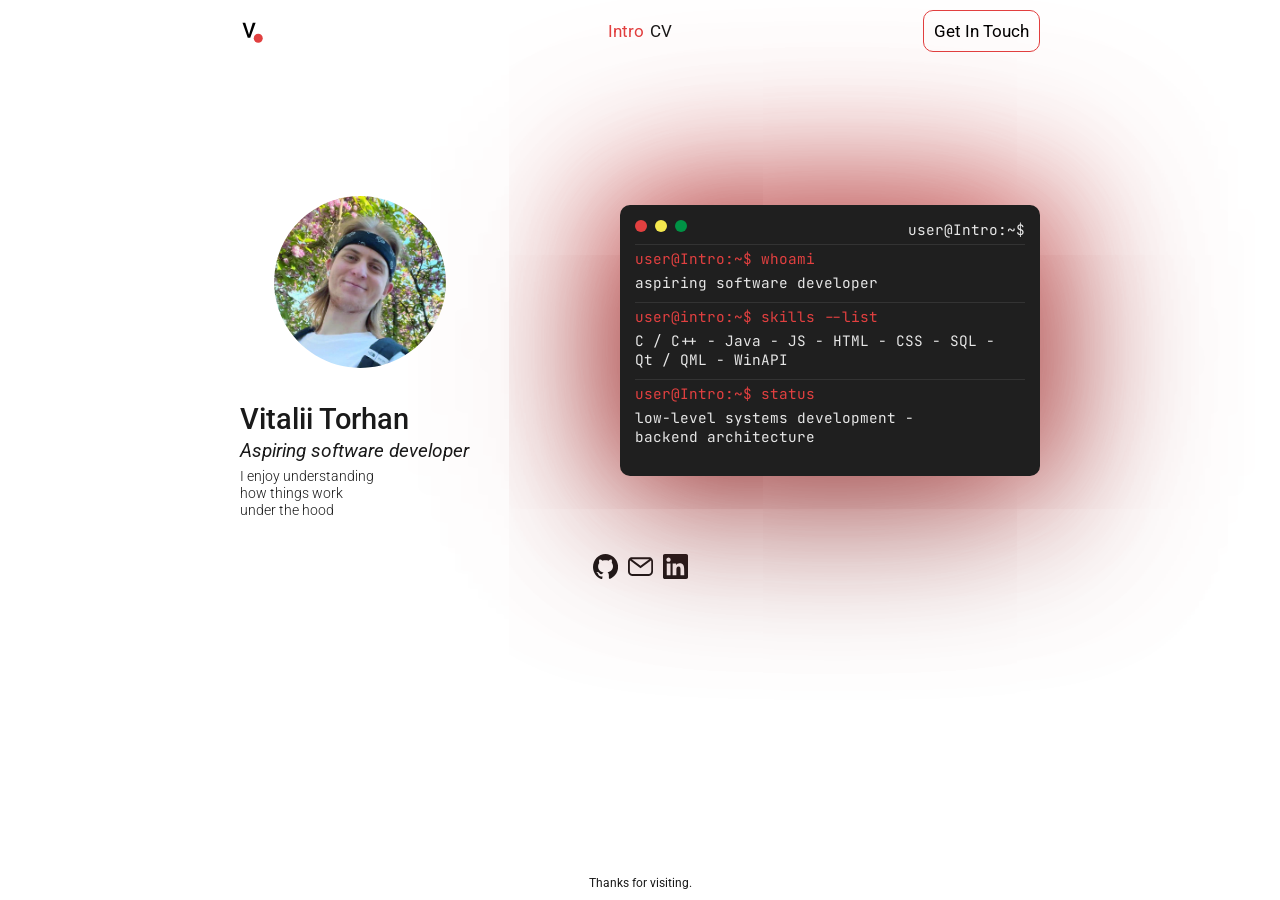
==== index.html @ 04ad07b4 "init" ====
<!DOCTYPE html>
<html lang="en">
<head>
    <meta charset="UTF-8">
    <meta name="viewport" content="width=device-width, initial-scale=1.0">
    <title>CV Vitalii Torhan</title>
    <link rel="stylesheet" href="css/style.css">
    <link rel="icon" href="assets/img/logo.svg">
    <link rel="preconnect" href="https://fonts.googleapis.com">
    <link rel="preconnect" href="https://fonts.gstatic.com" crossorigin>
    <link href="https://fonts.googleapis.com/css2?family=JetBrains+Mono:ital,wght@0,100..800;1,100..800&family=Roboto:ital,wght@0,100..900;1,100..900&display=swap" rel="stylesheet">
</head>
<body>
    <div class="container">

        <header class="header">
            <a href="index.html" class="logo">
                <img src="assets/img/logo.svg" width="25" alt="Logo">
            </a>

            <nav class="navbar">
                <ul>
                    <li><a href="index.html">Intro</a></li>
                    <li><a href="cv.html">CV</a></li>
                </ul>
            </nav>

            <button class="contact-btn" id="contact-btn">
                Get In Touch
            </button>

            <div class="popup" id="popup-contacts">
                <div class="popup-content">
                    <button id="popup-contacts-btn">×</button>

                    <div class="contact-item">
                        <h2>GitHub:</h2>
                        <a href="https://github.com/Little-Ducky" target="_blank">
                            Little-Ducky
                        </a>
                    </div>
                    <div class="contact-item">
                        <h2>Email:</h2>
                        <a href="mailto:vitalytorhan@gmail.com" target="_blank">
                            Email
                        </a>
                    </div>
                    <div class="contact-item">
                        <h2>LinkedIn:</h2>
                        <a href="https://github.com/Little-Ducky" target="_blank">
                            LinkedIn
                        </a>
                    </div>
                </div>
            </div>
        </header>

        <main class="content-intro content">
            <section class="hero">
                <section class="intro">

                    <img src="assets/img/me.svg" width="240" alt="My photo">

                    <h1>Vitalii Torhan</h1>

                    <h2 class="subTitle">Aspiring software developer</h2>

                    <p>
                        I enjoy understanding<br>
                        how things work<br>
                        under the hood
                    </p>

                </section>

                <section class="terminal">
                    <div class="terminal-caption">
                        <ul class="dots">
                            <li class="dot-red"></li>
                            <li class="dot-yellow"></li>
                            <li class="dot-green"></li>
                        </ul>
                        <span class="user-decoration">
                            user@Intro:~$
                        </span>
                    </div>

                    <div class="input">
                        <span class="prompt">user@Intro:~$</span>
                        <span class="command">whoami</span>
                    </div>

                    <div class="output">
                        aspiring software developer
                    </div>

                    <div class="input">
                        <span class="prompt">user@intro:~$</span>
                        <span class="command">skills --list</span>
                    </div>

                    <div class="output">
                        C / C++ - Java - JS - HTML - CSS - SQL - <br> Qt / QML - WinAPI
                    </div>

                    <div class="input">
                        <span class="prompt">user@Intro:~$</span>
                        <span class="command">status</span>
                    </div>

                    <div class="output">
                        low-level systems development - <br> backend architecture
                    </div>

                </section>
            </section>

            <section class="socials">
                <ul>
                    <li>
                        <a href="/">
                            <img src="assets/img/icons/github.svg" alt="My github" width="25">
                        </a>
                    </li>
                    <li>
                        <a href="/">
                            <img src="assets/img/icons/email.svg" alt="My email" width="25" height="25">
                        </a>
                    </li>
                    <li>
                        <a href="/">
                            <img src="assets/img/icons/linkedIn.svg" alt="My linkedIn" width="25">
                        </a>
                    </li>
                </ul>
            </section>
        </main>

        <footer class="footer">
            <span>Thanks for visiting.</span>
        </footer>
    </div>

    <script src="js/script.js"></script>
</body>
</html>
---- css/style.css ----
/* ===== RESET ===== */
* {
    margin: 0;
    padding: 0;
    box-sizing: border-box;
}

a {
    color: inherit;
    text-decoration: none;
}

ul {
    list-style: none;
}

button {
    cursor: pointer;
    border: none;
    background: none;
    font: inherit;
}

img {
    max-width: 100%;
    display: block;
}

/* ===== CONTAINERS ===== */
html, body {
    height: 100%;
    margin: 0;

    font-family: "Roboto";
    font-size: 12px;
    color: #1A1A1A;
}

body {
    display: flex;
    justify-content: center;
}

.container {
    max-width: 800px;
    width: 100%;

    margin: 0 10px 0 10px;

    display: flex;
    flex-direction: column;
}

.header {
    display: grid;
    grid-template-columns: 1fr auto 1fr;
    align-items: center;
    
    padding: 10px 0;
    font-weight: 400;
    font-size: 1.4rem;
}

.navbar {
    justify-self: center;
}

.logo {
    justify-self: start;
}

.contact-btn {
    border: 1px solid #E24040;
    border-radius: 10px;
    padding: 10px;
    transition: background-color 0.3s ease;
    justify-self: end;
}

.navbar ul {
    display: flex;
}

.navbar ul li {
    margin: 0 3px;
    transition: color 0.3s ease;
}

.navbar ul li:hover {
    color: #E24040;
}

.contact-btn:hover {
    background-color: #E24040;
}

.content {
    flex: 1;
}

.content-intro {
    display: flex;
    flex-direction: column;
}

.hero {
    display: flex;
    justify-content: space-between;
    align-items: center;

    margin-top: 100px;
}

.intro h1{
    font-size: 2.4rem;
    margin-bottom: 3px;
    font-weight: 500;
}

.intro h2 {
    font-size: 1.6rem;
    margin-bottom: 6px;
    font-weight: 400;
}

.intro p {
    font-size: 1.2rem;
    font-weight: 300;
}

.subTitle {
    font-style: italic;
}

.socials {
    margin-top: 30px;
    align-self: center;
}

.socials ul {
    display: flex;
}

.socials ul li {
    margin: 5px;
}

.terminal {
    position: relative;
    background: #1f1f1f;
    border-radius: 10px;
    padding: 15px;
    max-width: 420px;
    width: 100%;

    font-size: 1.2rem;

    font-family: "JetBrains Mono";

    box-shadow:
        0 20px 170px rgba(0, 0, 0, 0.5),
        0 0 180px rgba(255, 70, 70, 0.7),
        0 0 100px rgba(255, 70, 70, 0.5);
}

.input {
    color: #E24040;
    margin: 5px 0;
    position: relative;
}

.input::before {
    content: " ";
    position: absolute;
    width: 100%;
    height: 1px;
    background-color: #333333;
    left: 0;
    top: -5px;
}

.output {
    color: #E6E6E6;
    margin-bottom: 15px;
}

.terminal-caption {
    display: flex;
    justify-content: space-between;

    margin-bottom: 10px;
}

.dots {
    display: flex;
    gap: 8px;
}

.dots li {
    width: 12px;
    height: 12px;
    border-radius: 50%;
}

.dot-red {
    background-color: #E24040;
}

.dot-yellow {
    background-color: #F4E84E;
}

.dot-green {
    background-color: #009245;
}

.btns-decoration li{
    margin-right: 5px;
}

.user-decoration {
    display: block;
    color: #E6E6E6;
}

.footer {
    display: flex;
    justify-content: center;
    padding: 10px;
}

/* CV */

.content-cv {
    display: flex;
    flex-direction: column;
    align-items: center;
}

.cv-section {
    max-width: 450px;
    margin-bottom: 35px;
}

.cv-section h2 {
    font-size: 1.6rem;
    color: #8f3b3b;
    margin-bottom: 15px;
}

.cv-section h3 {
    font-size: 1rem;
    color: #8f3b3b;
    margin-top: 20px;
    margin-bottom: 5px;
}

.cv-section p {
    font-size: 1.1rem;
    line-height: 1.45;
    margin-bottom: 15px;
}

.cv-section ul {
    list-style: disc;
    padding-left: 20px;
}

.cv-section li {
    margin-bottom: 10px;
    line-height: 1.4;
}

.cv-section li::marker {
    color: #8f3b3b;
}

.cv-section a {
    color: #8f3b3b;
    text-decoration: none;
}

.cv-section a:hover {
    text-decoration: underline;
}

nav a.active-page-link {
    color: #E24040;
}

@media (max-width: 700px) {

    .cv {
        max-width: 100%;
    }
}

@media screen and (max-width: 768px) {
    .hero {
        flex-direction: column;
        gap: 10px;
        margin-top: 50px;
    }

    html {
        font-size: 10px;
    }

    .intro {
        text-align: center;
    }

    .header {
        font-size: 1.6rem;
    }
}

.popup {
    visibility: hidden;
    opacity: 0;

    position: fixed;
    inset: 0;
    background-color: rgba(0,0,0,0.5);

    justify-content: center;
    align-items: center;

    z-index: 42;

    transition: opacity 0.3s ease, visibility 0.3s ease;
}

.popup-contacts-active {
    visibility: visible;
    opacity: 1;
}

.popup-content {
    display: inline-block;

    padding: 20px;
    border-radius: 10px;
    position: relative;

    top: 50%;
    left: 50%;

    transform: translate(-50%, -50%);

    background-color: white;
}

#popup-contacts-btn {
    position: absolute;
    right: 10px;
    top: 10px;
}

.contact-item {
    display: flex;
    align-items: center;
    gap: 10px;
    margin: 10px;
}

.contact-item h2 {
    font-weight: 500;
    font-size: 1.3rem;
}
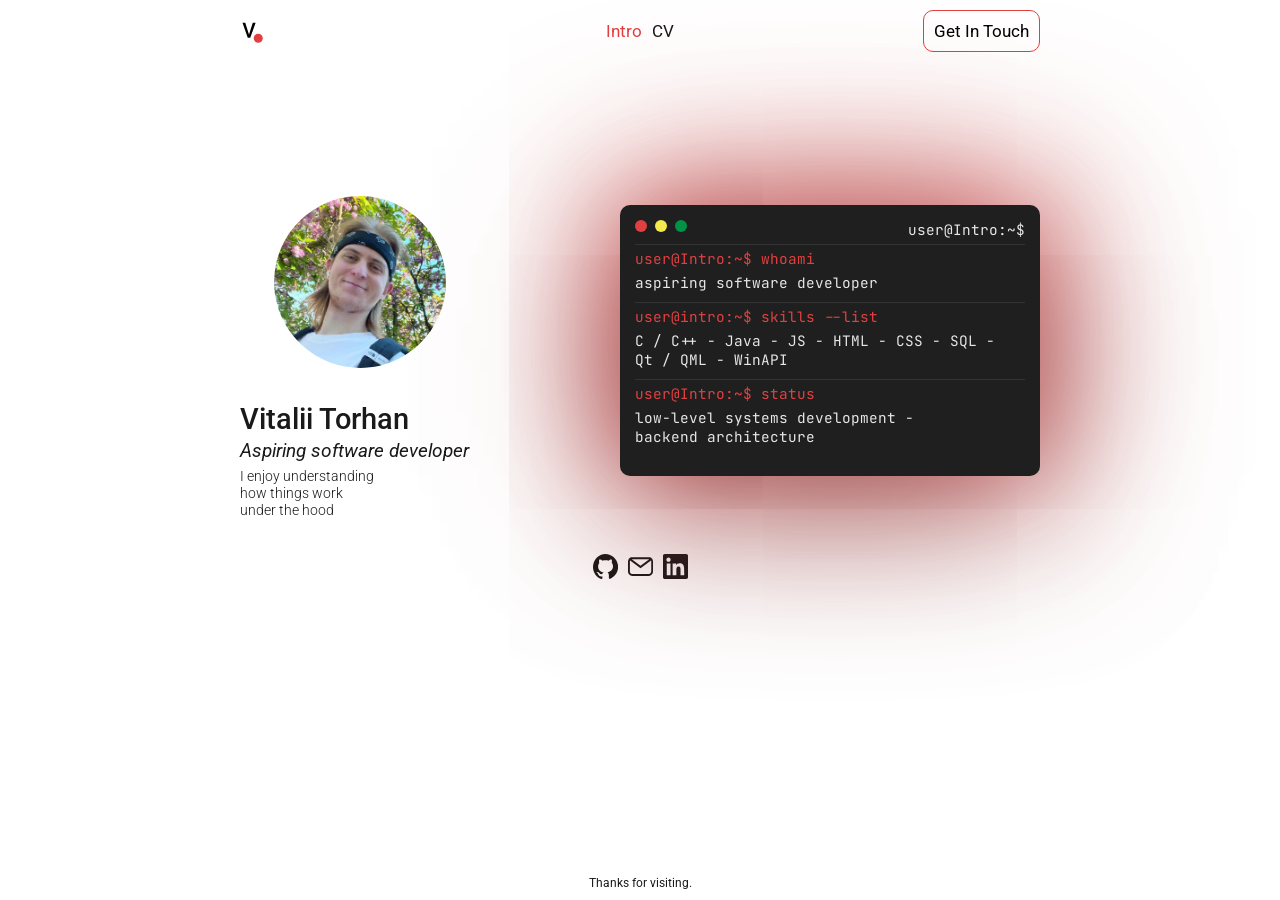
==== commit 8e562362: "added burger-menu" ====
--- a/index.html
+++ b/index.html
@@ -14,45 +14,23 @@
     <div class="container">
 
         <header class="header">
-            <a href="index.html" class="logo">
-                <img src="assets/img/logo.svg" width="25" alt="Logo">
-            </a>
+            <nav>
+                <a href="index.html" class="logo">
+                    <img src="assets/img/logo.svg" width="25" alt="Logo">
+                </a>
 
-            <nav class="navbar">
-                <ul>
+                <ul class="navbar">
                     <li><a href="index.html">Intro</a></li>
                     <li><a href="cv.html">CV</a></li>
                 </ul>
+
+                <button class="contact-btn" id="contact-btn">
+                    Get In Touch
+                </button>
+
+                <button class="burger-btn">
+                </button>
             </nav>
-
-            <button class="contact-btn" id="contact-btn">
-                Get In Touch
-            </button>
-
-            <div class="popup" id="popup-contacts">
-                <div class="popup-content">
-                    <button id="popup-contacts-btn">×</button>
-
-                    <div class="contact-item">
-                        <h2>GitHub:</h2>
-                        <a href="https://github.com/Little-Ducky" target="_blank">
-                            Little-Ducky
-                        </a>
-                    </div>
-                    <div class="contact-item">
-                        <h2>Email:</h2>
-                        <a href="mailto:vitalytorhan@gmail.com" target="_blank">
-                            Email
-                        </a>
-                    </div>
-                    <div class="contact-item">
-                        <h2>LinkedIn:</h2>
-                        <a href="https://github.com/Little-Ducky" target="_blank">
-                            LinkedIn
-                        </a>
-                    </div>
-                </div>
-            </div>
         </header>
 
         <main class="content-intro content">
@@ -141,6 +119,66 @@
         </footer>
     </div>
 
+    <div class="burger">
+        <div class="burger-content">
+            <nav class="burger-nav">
+                <ul class="menu-list">
+                    <li><a href="index.html">🏠 Intro</a></li>
+                    <li><a href="cv.html">📄 CV</a></li>
+                </ul>
+            </nav>
+
+            <div class="contact-section">
+                <div class="contact-item">
+                    <span>💻 GitHub</span>
+                    <a href="https://github.com/Little-Ducky" target="_blank">
+                        Little-Ducky
+                    </a>
+                </div>
+
+                <div class="contact-item">
+                    <span>✉️ Email</span>
+                    <a href="mailto:vitalytorhan@gmail.com">
+                        vitalytorhan@gmail.com
+                    </a>
+                </div>
+
+                <div class="contact-item">
+                    <span>💼 LinkedIn</span>
+                    <a href="https://linkedin.com/in/YOUR_USERNAME" target="_blank">
+                        linkedin.com/in/YOUR_USERNAME
+                    </a>
+                </div>
+            </div>
+
+        </div>
+    </div>
+    
+    <div class="popup" id="popup-contacts">
+        <div class="popup-content">
+            <button id="popup-contacts-btn">×</button>
+
+            <div class="contact-item">
+                <h2>GitHub:</h2>
+                <a href="https://github.com/Little-Ducky" target="_blank">
+                    Little-Ducky
+                </a>
+            </div>
+            <div class="contact-item">
+                <h2>Email:</h2>
+                <a href="mailto:vitalytorhan@gmail.com" target="_blank">
+                    Email
+                </a>
+            </div>
+            <div class="contact-item">
+                <h2>LinkedIn:</h2>
+                <a href="https://github.com/Little-Ducky" target="_blank">
+                    LinkedIn
+                </a>
+            </div>
+        </div>
+    </div>
+
     <script src="js/script.js"></script>
 </body>
 </html>
--- a/css/style.css
+++ b/css/style.css
@@ -41,6 +41,10 @@
     justify-content: center;
 }
 
+body.popup-open {
+    overflow: hidden;
+}
+
 .container {
     max-width: 800px;
     width: 100%;
@@ -51,7 +55,8 @@
     flex-direction: column;
 }
 
-.header {
+.header nav {
+    position: relative;
     display: grid;
     grid-template-columns: 1fr auto 1fr;
     align-items: center;
@@ -62,11 +67,14 @@
 }
 
 .navbar {
-    justify-self: center;
+    display: flex;
+    gap: 10px;
 }
 
 .logo {
-    justify-self: start;
+    display: inline-block;
+    width: 25px;
+    height: 25px;
 }
 
 .contact-btn {
@@ -323,8 +331,9 @@
     inset: 0;
     background-color: rgba(0,0,0,0.5);
 
+    display: flex;
+    align-items: center;
     justify-content: center;
-    align-items: center;
 
     z-index: 42;
 
@@ -337,16 +346,11 @@
 }
 
 .popup-content {
+    position: relative;
     display: inline-block;
 
     padding: 20px;
     border-radius: 10px;
-    position: relative;
-
-    top: 50%;
-    left: 50%;
-
-    transform: translate(-50%, -50%);
 
     background-color: white;
 }
@@ -367,4 +371,162 @@
 .contact-item h2 {
     font-weight: 500;
     font-size: 1.3rem;
+}
+
+.burger {
+    position: fixed;
+    top: -100%;
+    left: 0;
+
+    height: 100%;
+    width: 100%;
+
+    display: flex;
+    justify-content: center;
+    align-items: center;
+
+    background: #111;
+
+    transition: top .3s ease;
+    overflow-y: auto;
+
+    z-index: 43;
+}
+
+.burger-active {
+    top: 0;
+}
+
+.burger-content {
+    position: relative;
+    
+    max-width: 500px;
+    width: 100%;
+    height: 100%;
+
+    display: flex;
+    flex-direction: column;
+    justify-content: center;
+    align-items: center;
+
+    gap: 80px;
+}
+
+.burger-nav {
+    display: flex;
+    flex-direction: column;
+    align-items: center;
+    gap: 20px;
+}
+
+.burger-nav a {
+    color: #fff;
+    text-decoration: none;
+    font-size: 3rem;
+    font-weight: 700;
+    transition: .25s;
+}
+
+.burger-nav a:hover {
+    color: #ff5a5f;
+}
+
+.contact-section {
+    width: 100%;
+    max-width: 500px;
+
+    display: flex;
+    flex-direction: column;
+    gap: 24px;
+}
+
+.contact-item {
+    display: flex;
+    justify-content: space-between;
+    align-items: center;
+
+    padding-bottom: 12px;
+    border-bottom: 1px solid rgba(255,255,255,.08);
+}
+
+.contact-item span {
+    color: #888;
+    font-size: .9rem;
+    text-transform: uppercase;
+    letter-spacing: 2px;
+}
+
+.contact-item a {
+    color: white;
+    text-decoration: none;
+    transition: .25s;
+}
+
+.contact-item a:hover {
+    color: #ff5a5f;
+}
+
+.menu-list li {
+    padding: 10px;
+}
+
+.burger-btn {
+    position: absolute;
+    top: 10px + 50%;
+    right: 0;
+    z-index: 44;
+
+    width: 24px;
+    height: 24px;
+}
+
+.burger-btn::before,
+.burger-btn::after {
+    content: "";
+    position: absolute;
+
+    left: 0;
+    width: 100%;
+    height: 2px;
+    border-radius: 1px;
+    background: #E24040;
+
+    transition: transform .3s ease, top .3s ease, bottom .3s ease;
+}
+
+.burger-btn::before {
+    top: 7px;
+}
+
+.burger-btn::after {
+    bottom: 7px;
+}
+
+.burger-btn-active::before {
+    top: 50%;
+    transform: translateY(-50%) rotate(45deg);
+}
+
+.burger-btn-active::after {
+    bottom: 50%;
+    transform: translateY(50%) rotate(-45deg);
+}
+
+@media screen and (max-width: 600px) {
+    .contact-btn {
+        display: none;
+    }
+
+    .navbar {
+        display: none;
+    }
+}
+
+@media screen and (min-width: 600px) {
+    .burger-btn {
+        display: none;
+    }
+    .burger {
+        display: none;
+    }
 }
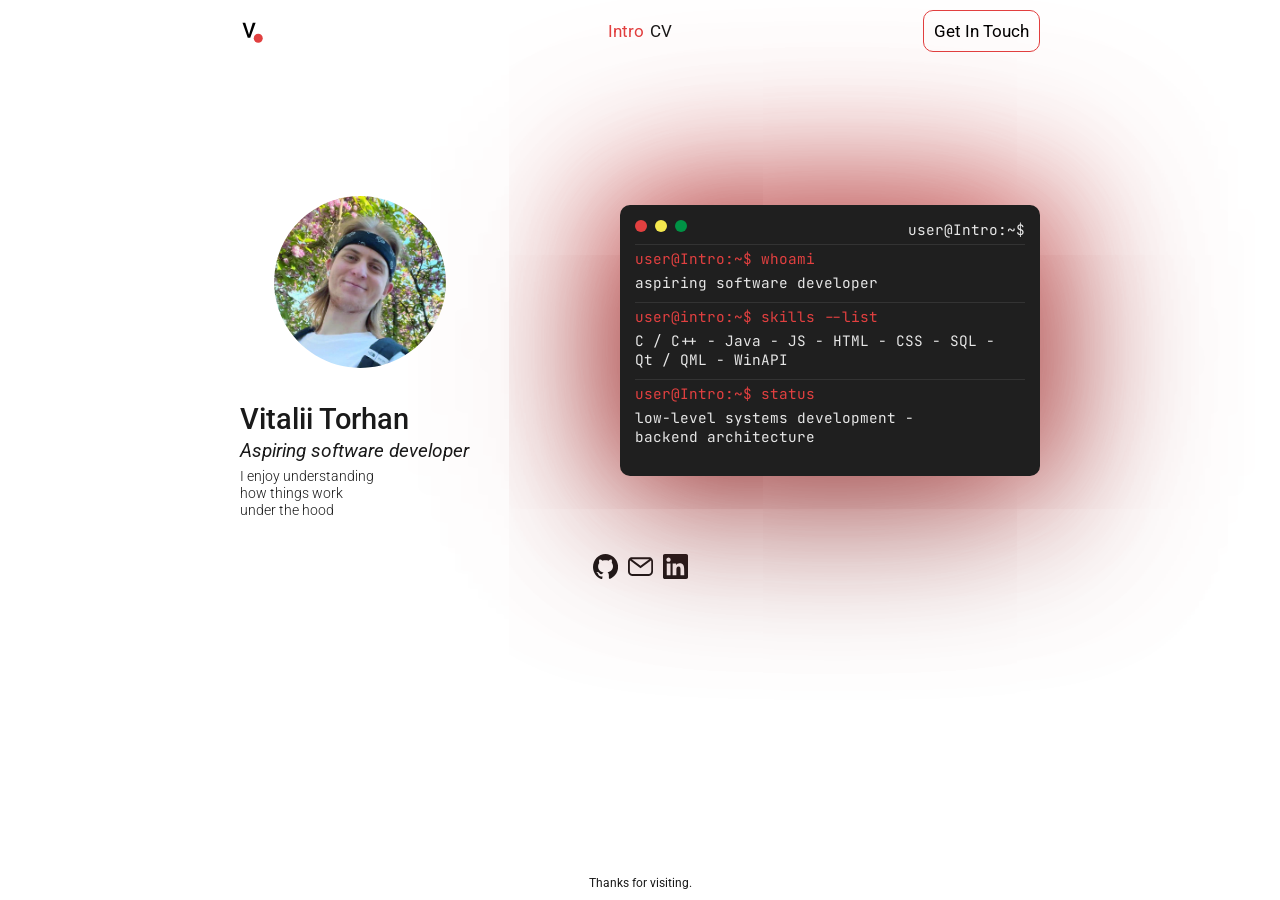
==== commit e53b7c3d: "fixed bugs" ====
--- a/index.html
+++ b/index.html
@@ -14,12 +14,12 @@
     <div class="container">
 
         <header class="header">
-            <nav>
+            <nav class="navbar">
                 <a href="index.html" class="logo">
                     <img src="assets/img/logo.svg" width="25" alt="Logo">
                 </a>
 
-                <ul class="navbar">
+                <ul class="navbar-navigation">
                     <li><a href="index.html">Intro</a></li>
                     <li><a href="cv.html">CV</a></li>
                 </ul>
@@ -27,10 +27,9 @@
                 <button class="contact-btn" id="contact-btn">
                     Get In Touch
                 </button>
-
-                <button class="burger-btn">
-                </button>
             </nav>
+            <button class="burger-btn">
+            </button>
         </header>
 
         <main class="content-intro content">
@@ -119,7 +118,7 @@
         </footer>
     </div>
 
-    <div class="burger">
+    <div class="burger" inert="true">
         <div class="burger-content">
             <nav class="burger-nav">
                 <ul class="menu-list">
@@ -129,21 +128,21 @@
             </nav>
 
             <div class="contact-section">
-                <div class="contact-item">
+                <div class="contact-item-burger">
                     <span>💻 GitHub</span>
                     <a href="https://github.com/Little-Ducky" target="_blank">
                         Little-Ducky
                     </a>
                 </div>
 
-                <div class="contact-item">
+                <div class="contact-item-burger">
                     <span>✉️ Email</span>
                     <a href="mailto:vitalytorhan@gmail.com">
                         vitalytorhan@gmail.com
                     </a>
                 </div>
 
-                <div class="contact-item">
+                <div class="contact-item-burger">
                     <span>💼 LinkedIn</span>
                     <a href="https://linkedin.com/in/YOUR_USERNAME" target="_blank">
                         linkedin.com/in/YOUR_USERNAME
@@ -153,31 +152,34 @@
 
         </div>
     </div>
-    
-    <div class="popup" id="popup-contacts">
+
+    <dialog id="popup-contacts">
         <div class="popup-content">
-            <button id="popup-contacts-btn">×</button>
+            <button id="popup-contacts-btn">
+            </button>
 
-            <div class="contact-item">
+            <div class="contact-item-popup">
                 <h2>GitHub:</h2>
                 <a href="https://github.com/Little-Ducky" target="_blank">
                     Little-Ducky
                 </a>
             </div>
-            <div class="contact-item">
+
+            <div class="contact-item-popup">
                 <h2>Email:</h2>
-                <a href="mailto:vitalytorhan@gmail.com" target="_blank">
-                    Email
+                <a href="mailto:vitalytorhan@gmail.com">
+                    vitalytorhan@gmail.com
                 </a>
             </div>
-            <div class="contact-item">
+
+            <div class="contact-item-popup">
                 <h2>LinkedIn:</h2>
-                <a href="https://github.com/Little-Ducky" target="_blank">
+                <a href="https://linkedin.com/" target="_blank">
                     LinkedIn
                 </a>
             </div>
         </div>
-    </div>
+    </dialog>
 
     <script src="js/script.js"></script>
 </body>
--- a/css/style.css
+++ b/css/style.css
@@ -41,8 +41,10 @@
     justify-content: center;
 }
 
-body.popup-open {
+body.no-scroll {
     overflow: hidden;
+    position: fixed;
+    width: 100%;
 }
 
 .container {
@@ -55,11 +57,26 @@
     flex-direction: column;
 }
 
-.header nav {
+.content {
+    flex: 1;
+}
+
+.content-intro {
+    display: flex;
+    flex-direction: column;
+}
+
+.hero {
+    display: flex;
+    justify-content: space-between;
+    align-items: center;
+
+    margin-top: 100px;
+}
+
+/* ===== header ===== */
+.header {
     position: relative;
-    display: grid;
-    grid-template-columns: 1fr auto 1fr;
-    align-items: center;
     
     padding: 10px 0;
     font-weight: 400;
@@ -67,7 +84,9 @@
 }
 
 .navbar {
-    display: flex;
+    display: grid;
+    grid-template-columns: 1fr auto 1fr;
+    align-items: center;
     gap: 10px;
 }
 
@@ -85,7 +104,7 @@
     justify-self: end;
 }
 
-.navbar ul {
+.navbar-navigation {
     display: flex;
 }
 
@@ -102,23 +121,15 @@
     background-color: #E24040;
 }
 
-.content {
-    flex: 1;
-}
-
-.content-intro {
-    display: flex;
-    flex-direction: column;
-}
-
-.hero {
-    display: flex;
-    justify-content: space-between;
-    align-items: center;
-
-    margin-top: 100px;
-}
-
+/* ===== footer ===== */
+.footer {
+    display: flex;
+    justify-content: center;
+    padding: 10px;
+}
+
+
+/* ===== intro ===== */
 .intro h1{
     font-size: 2.4rem;
     margin-bottom: 3px;
@@ -231,13 +242,7 @@
     color: #E6E6E6;
 }
 
-.footer {
-    display: flex;
-    justify-content: center;
-    padding: 10px;
-}
-
-/* CV */
+/* ===== CV ===== */
 
 .content-cv {
     display: flex;
@@ -296,82 +301,78 @@
     color: #E24040;
 }
 
-@media (max-width: 700px) {
-
-    .cv {
-        max-width: 100%;
-    }
-}
-
-@media screen and (max-width: 768px) {
-    .hero {
-        flex-direction: column;
-        gap: 10px;
-        margin-top: 50px;
-    }
-
-    html {
-        font-size: 10px;
-    }
-
-    .intro {
-        text-align: center;
-    }
-
-    .header {
-        font-size: 1.6rem;
-    }
-}
-
-.popup {
-    visibility: hidden;
-    opacity: 0;
-
-    position: fixed;
-    inset: 0;
-    background-color: rgba(0,0,0,0.5);
-
-    display: flex;
-    align-items: center;
-    justify-content: center;
-
-    z-index: 42;
-
-    transition: opacity 0.3s ease, visibility 0.3s ease;
-}
-
-.popup-contacts-active {
-    visibility: visible;
-    opacity: 1;
+/* ===== Popup ===== */
+#popup-contacts {
+    padding: 0;
+    border: none;
+    background: transparent;
+    margin: auto;
+}
+
+#popup-contacts::backdrop {
+    background: rgba(0, 0, 0, .5);
 }
 
 .popup-content {
     position: relative;
-    display: inline-block;
-
-    padding: 20px;
+
+    max-width: 450px;
+    width: 100%;;
+
+    padding: 30px;
     border-radius: 10px;
 
-    background-color: white;
+    background: #fff;
 }
 
 #popup-contacts-btn {
     position: absolute;
+    top: 10px;
     right: 10px;
-    top: 10px;
-}
-
-.contact-item {
+
+    border: none;
+    background: transparent;
+    font-size: 24px;
+    cursor: pointer;
+    
+    width: 20px;
+    height: 20px;
+}
+
+#popup-contacts-btn::after, 
+#popup-contacts-btn::before {
+    position: absolute;
+
+    background-color: #1A1A1A;
+    height: 2px;
+    width: 100%;
+}
+
+#popup-contacts-btn::after{
+    content: " ";
+
+    transform: translateX(-50%) rotate(-45deg);
+}
+
+#popup-contacts-btn::before{
+    content: " ";
+
+    transform: translateX(-50%) rotate(45deg);
+}
+
+.contact-item-popup {
     display: flex;
     align-items: center;
     gap: 10px;
-    margin: 10px;
-}
-
-.contact-item h2 {
-    font-weight: 500;
-    font-size: 1.3rem;
-}
+    margin: 15px 0;
+}
+
+.contact-item-popup h2 {
+    margin: 0;
+    font-size: 20px;
+}
+
+/* ===== burger ===== */
 
 .burger {
     position: fixed;
@@ -400,7 +401,7 @@
 .burger-content {
     position: relative;
     
-    max-width: 500px;
+    max-width: 400px;
     width: 100%;
     height: 100%;
 
@@ -410,6 +411,7 @@
     align-items: center;
 
     gap: 80px;
+    padding: 30px;
 }
 
 .burger-nav {
@@ -440,7 +442,7 @@
     gap: 24px;
 }
 
-.contact-item {
+.contact-item-burger {
     display: flex;
     justify-content: space-between;
     align-items: center;
@@ -449,20 +451,20 @@
     border-bottom: 1px solid rgba(255,255,255,.08);
 }
 
-.contact-item span {
+.contact-item-burger span {
     color: #888;
     font-size: .9rem;
     text-transform: uppercase;
     letter-spacing: 2px;
 }
 
-.contact-item a {
+.contact-item-burger a {
     color: white;
     text-decoration: none;
     transition: .25s;
 }
 
-.contact-item a:hover {
+.contact-item-burger a:hover {
     color: #ff5a5f;
 }
 
@@ -472,7 +474,7 @@
 
 .burger-btn {
     position: absolute;
-    top: 10px + 50%;
+    top: 10px;
     right: 0;
     z-index: 44;
 
@@ -512,21 +514,48 @@
     transform: translateY(50%) rotate(-45deg);
 }
 
-@media screen and (max-width: 600px) {
+/* === @media === */
+@media screen and (max-width: 700px) {
     .contact-btn {
         display: none;
     }
 
-    .navbar {
+    .navbar-navigation {
         display: none;
     }
 }
 
-@media screen and (min-width: 600px) {
+@media screen and (min-width: 700px) {
     .burger-btn {
         display: none;
     }
-    .burger {
-        display: none;
+    .burger-active {
+        top: -100%;
+    }
+}
+
+@media (max-width: 700px) {
+    .cv {
+        max-width: 100%;
+    }
+}
+
+@media screen and (max-width: 768px) {
+    .hero {
+        flex-direction: column;
+        gap: 10px;
+        margin-top: 50px;
+    }
+
+    html {
+        font-size: 10px;
+    }
+
+    .intro {
+        text-align: center;
+    }
+
+    .header {
+        font-size: 1.6rem;
     }
 }
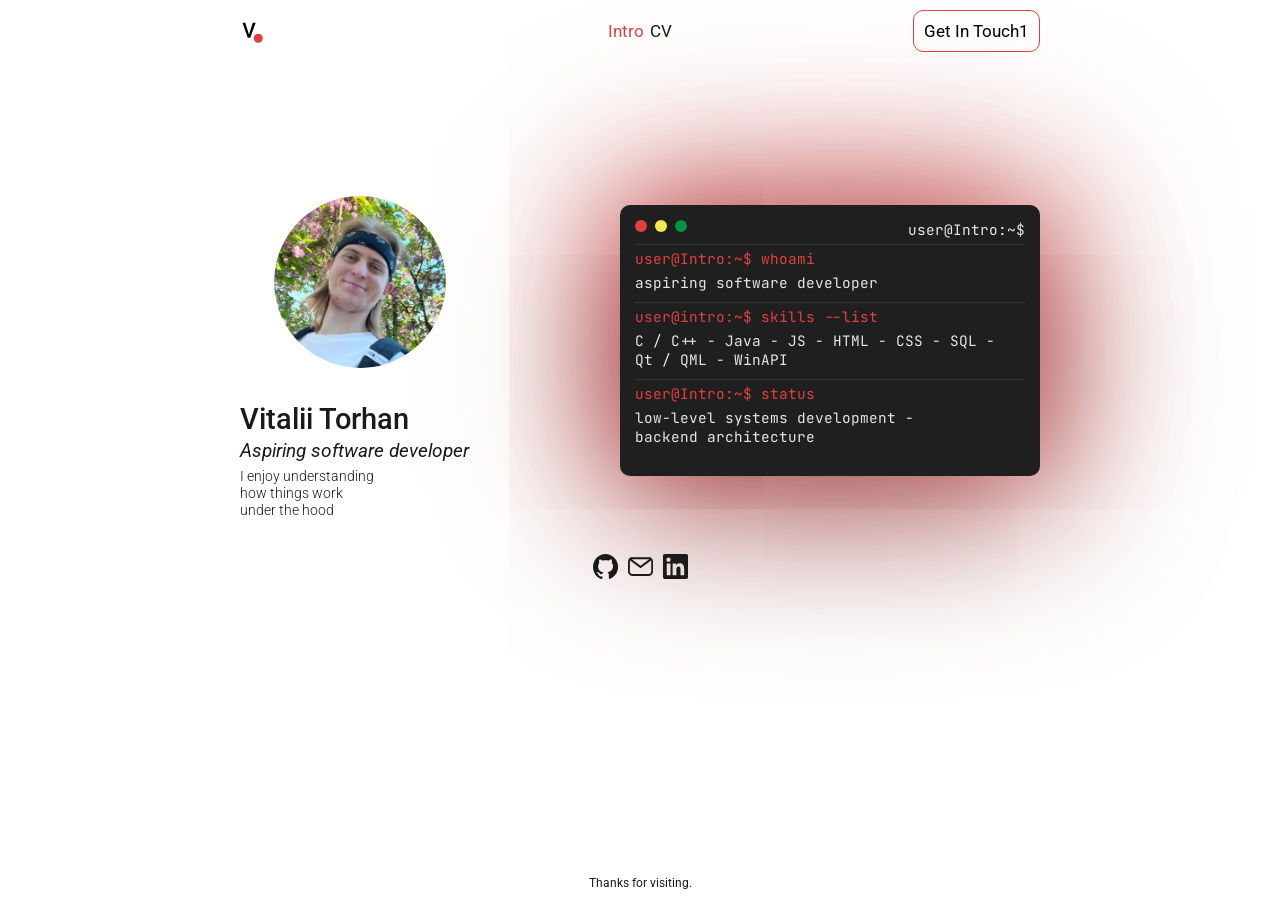
==== commit 03962f14: "t" ====
--- a/index.html
+++ b/index.html
@@ -25,7 +25,7 @@
                 </ul>
 
                 <button class="contact-btn" id="contact-btn">
-                    Get In Touch
+                    Get In Touch1
                 </button>
             </nav>
             <button class="burger-btn">
--- a/css/style.css
+++ b/css/style.css
@@ -1,4 +1,22 @@
-/* ===== RESET ===== */
+/* =========================
+   VARIABLES
+========================= */
+
+:root {
+    --color-primary: #E24040;
+    --color-dark: #1A1A1A;
+    --color-light: #E6E6E6;
+    --color-accent: #8f3b3b;
+    --color-terminal: #1f1f1f;
+
+    --transition: .3s ease;
+}
+
+
+/* =========================
+   RESET
+========================= */
+
 * {
     margin: 0;
     padding: 0;
@@ -26,20 +44,27 @@
     display: block;
 }
 
-/* ===== CONTAINERS ===== */
-html, body {
+
+/* =========================
+   GLOBAL
+========================= */
+
+html {
     height: 100%;
+    font-size: 12px;
+}
+
+body {
+    min-height: 100%;
     margin: 0;
 
-    font-family: "Roboto";
-    font-size: 12px;
-    color: #1A1A1A;
-}
-
-body {
+    font-family: "Roboto", sans-serif;
+    color: var(--color-dark);
+
     display: flex;
     justify-content: center;
 }
+
 
 body.no-scroll {
     overflow: hidden;
@@ -47,24 +72,32 @@
     width: 100%;
 }
 
+
+/* =========================
+   CONTAINERS
+========================= */
+
 .container {
     max-width: 800px;
     width: 100%;
 
-    margin: 0 10px 0 10px;
+    margin: 0 10px;
 
     display: flex;
     flex-direction: column;
 }
+
 
 .content {
     flex: 1;
 }
 
+
 .content-intro {
     display: flex;
     flex-direction: column;
 }
+
 
 .hero {
     display: flex;
@@ -74,107 +107,163 @@
     margin-top: 100px;
 }
 
-/* ===== header ===== */
+
+/* =========================
+   ACCESSIBILITY
+========================= */
+
+a:focus-visible,
+button:focus-visible {
+    outline: 2px solid var(--color-primary);
+    outline-offset: 3px;
+}
+
+/* =========================
+   HEADER
+========================= */
+
 .header {
     position: relative;
-    
+
     padding: 10px 0;
+
     font-weight: 400;
     font-size: 1.4rem;
 }
+
 
 .navbar {
     display: grid;
     grid-template-columns: 1fr auto 1fr;
+
     align-items: center;
     gap: 10px;
 }
 
+
 .logo {
     display: inline-block;
+
     width: 25px;
     height: 25px;
 }
 
+
 .contact-btn {
-    border: 1px solid #E24040;
+    justify-self: end;
+
+    padding: 10px;
+
+    border: 1px solid var(--color-primary);
     border-radius: 10px;
+
+    transition: background-color var(--transition);
+}
+
+
+.contact-btn:hover {
+    background-color: var(--color-primary);
+}
+
+
+.navbar-navigation {
+    display: flex;
+}
+
+
+.navbar li {
+    margin: 0 3px;
+
+    transition: color var(--transition);
+}
+
+
+.navbar li:hover {
+    color: var(--color-primary);
+}
+
+
+nav a.active-page-link {
+    color: var(--color-primary);
+}
+
+
+/* =========================
+   FOOTER
+========================= */
+
+.footer {
+    display: flex;
+    justify-content: center;
+
     padding: 10px;
-    transition: background-color 0.3s ease;
-    justify-self: end;
-}
-
-.navbar-navigation {
-    display: flex;
-}
-
-.navbar ul li {
-    margin: 0 3px;
-    transition: color 0.3s ease;
-}
-
-.navbar ul li:hover {
-    color: #E24040;
-}
-
-.contact-btn:hover {
-    background-color: #E24040;
-}
-
-/* ===== footer ===== */
-.footer {
-    display: flex;
-    justify-content: center;
-    padding: 10px;
-}
-
-
-/* ===== intro ===== */
-.intro h1{
+}
+
+
+/* =========================
+   INTRO
+========================= */
+
+.intro h1 {
+    margin-bottom: 3px;
+
     font-size: 2.4rem;
-    margin-bottom: 3px;
     font-weight: 500;
 }
 
+
 .intro h2 {
+    margin-bottom: 6px;
+
     font-size: 1.6rem;
-    margin-bottom: 6px;
     font-weight: 400;
 }
+
 
 .intro p {
     font-size: 1.2rem;
     font-weight: 300;
 }
 
+
 .subTitle {
     font-style: italic;
 }
 
+
 .socials {
+    align-self: center;
+
     margin-top: 30px;
-    align-self: center;
-}
+}
+
 
 .socials ul {
     display: flex;
 }
 
-.socials ul li {
+
+.socials li {
     margin: 5px;
 }
 
+
+/* =========================
+   TERMINAL
+========================= */
+
 .terminal {
-    position: relative;
-    background: #1f1f1f;
+    width: 100%;
+    max-width: 420px;
+
+    padding: 15px;
+
+    background: var(--color-terminal);
+
     border-radius: 10px;
-    padding: 15px;
-    max-width: 420px;
-    width: 100%;
-
+
+    font-family: "JetBrains Mono", monospace;
     font-size: 1.2rem;
-
-    font-family: "JetBrains Mono";
 
     box-shadow:
         0 20px 170px rgba(0, 0, 0, 0.5),
@@ -182,26 +271,8 @@
         0 0 100px rgba(255, 70, 70, 0.5);
 }
 
-.input {
-    color: #E24040;
-    margin: 5px 0;
-    position: relative;
-}
-
-.input::before {
-    content: " ";
-    position: absolute;
-    width: 100%;
-    height: 1px;
-    background-color: #333333;
-    left: 0;
-    top: -5px;
-}
-
-.output {
-    color: #E6E6E6;
-    margin-bottom: 15px;
-}
+
+/* terminal header */
 
 .terminal-caption {
     display: flex;
@@ -210,39 +281,83 @@
     margin-bottom: 10px;
 }
 
+
 .dots {
     display: flex;
     gap: 8px;
 }
+
 
 .dots li {
     width: 12px;
     height: 12px;
+
     border-radius: 50%;
 }
 
+
 .dot-red {
-    background-color: #E24040;
-}
+    background-color: var(--color-primary);
+}
+
 
 .dot-yellow {
     background-color: #F4E84E;
 }
 
+
 .dot-green {
     background-color: #009245;
 }
 
-.btns-decoration li{
-    margin-right: 5px;
-}
+
+/* terminal text */
+
+.input {
+    position: relative;
+
+    margin: 5px 0;
+
+    color: var(--color-primary);
+}
+
+
+.input::before {
+    content: "";
+
+    position: absolute;
+
+    left: 0;
+    top: -5px;
+
+    width: 100%;
+    height: 1px;
+
+    background-color: #333;
+}
+
+
+.output {
+    margin-bottom: 15px;
+
+    color: var(--color-light);
+}
+
 
 .user-decoration {
     display: block;
-    color: #E6E6E6;
-}
-
-/* ===== CV ===== */
+
+    color: var(--color-light);
+}
+
+
+.btns-decoration li {
+    margin-right: 5px;
+}
+
+/* =========================
+   CV
+========================= */
 
 .content-cv {
     display: flex;
@@ -250,137 +365,174 @@
     align-items: center;
 }
 
+
 .cv-section {
     max-width: 450px;
+
     margin-bottom: 35px;
 }
 
+
 .cv-section h2 {
+    margin-bottom: 15px;
+
+    color: var(--color-accent);
+
     font-size: 1.6rem;
-    color: #8f3b3b;
-    margin-bottom: 15px;
-}
+}
+
 
 .cv-section h3 {
-    font-size: 1rem;
-    color: #8f3b3b;
     margin-top: 20px;
     margin-bottom: 5px;
-}
+
+    color: var(--color-accent);
+
+    font-size: 1rem;
+}
+
 
 .cv-section p {
+    margin-bottom: 15px;
+
     font-size: 1.1rem;
     line-height: 1.45;
-    margin-bottom: 15px;
-}
+}
+
 
 .cv-section ul {
     list-style: disc;
+
     padding-left: 20px;
 }
+
 
 .cv-section li {
     margin-bottom: 10px;
+
     line-height: 1.4;
 }
 
+
 .cv-section li::marker {
-    color: #8f3b3b;
-}
+    color: var(--color-accent);
+}
+
 
 .cv-section a {
-    color: #8f3b3b;
-    text-decoration: none;
-}
+    color: var(--color-accent);
+}
+
 
 .cv-section a:hover {
     text-decoration: underline;
 }
 
-nav a.active-page-link {
-    color: #E24040;
-}
-
-/* ===== Popup ===== */
+
+/* =========================
+   POPUP
+========================= */
+
 #popup-contacts {
     padding: 0;
+
     border: none;
+
     background: transparent;
+
     margin: auto;
 }
+
 
 #popup-contacts::backdrop {
     background: rgba(0, 0, 0, .5);
 }
 
+
 .popup-content {
     position: relative;
 
+    width: 100%;
     max-width: 450px;
-    width: 100%;;
 
     padding: 30px;
+
+    background: #fff;
+
     border-radius: 10px;
-
-    background: #fff;
-}
+}
+
 
 #popup-contacts-btn {
     position: absolute;
+
     top: 10px;
     right: 10px;
 
-    border: none;
-    background: transparent;
-    font-size: 24px;
-    cursor: pointer;
-    
     width: 20px;
     height: 20px;
-}
-
-#popup-contacts-btn::after, 
+
+    cursor: pointer;
+
+    background: transparent;
+}
+
+
+#popup-contacts-btn::before,
+#popup-contacts-btn::after {
+    content: "";
+
+    position: absolute;
+
+    left: 50%;
+    top: 50%;
+
+    width: 100%;
+    height: 2px;
+
+    background-color: var(--color-dark);
+}
+
+
 #popup-contacts-btn::before {
-    position: absolute;
-
-    background-color: #1A1A1A;
-    height: 2px;
-    width: 100%;
-}
-
-#popup-contacts-btn::after{
-    content: " ";
-
-    transform: translateX(-50%) rotate(-45deg);
-}
-
-#popup-contacts-btn::before{
-    content: " ";
-
-    transform: translateX(-50%) rotate(45deg);
-}
+    transform: translate(-50%, -50%) rotate(45deg);
+}
+
+
+#popup-contacts-btn::after {
+    transform: translate(-50%, -50%) rotate(-45deg);
+}
+
 
 .contact-item-popup {
     display: flex;
     align-items: center;
+
     gap: 10px;
+
     margin: 15px 0;
 }
+
 
 .contact-item-popup h2 {
     margin: 0;
+
     font-size: 20px;
 }
 
-/* ===== burger ===== */
+
+/* =========================
+   BURGER MENU
+========================= */
 
 .burger {
     position: fixed;
-    top: -100%;
+
+    top: 0;
     left: 0;
 
+    width: 100%;
     height: 100%;
-    width: 100%;
 
     display: flex;
     justify-content: center;
@@ -388,50 +540,61 @@
 
     background: #111;
 
-    transition: top .3s ease;
+    transform: translateY(-100%);
+
+    transition: transform .3s ease;
+
     overflow-y: auto;
 
     z-index: 43;
 }
 
+
 .burger-active {
-    top: 0;
-}
+    transform: translateY(0);
+}
+
 
 .burger-content {
-    position: relative;
-    
+    width: 100%;
     max-width: 400px;
-    width: 100%;
     height: 100%;
 
     display: flex;
     flex-direction: column;
+
     justify-content: center;
     align-items: center;
 
     gap: 80px;
+
     padding: 30px;
 }
+
 
 .burger-nav {
     display: flex;
     flex-direction: column;
     align-items: center;
+
     gap: 20px;
 }
+
 
 .burger-nav a {
     color: #fff;
-    text-decoration: none;
+
     font-size: 3rem;
     font-weight: 700;
-    transition: .25s;
-}
+
+    transition: color .25s;
+}
+
 
 .burger-nav a:hover {
-    color: #ff5a5f;
-}
+    color: var(--color-primary);
+}
+
 
 .contact-section {
     width: 100%;
@@ -439,8 +602,10 @@
 
     display: flex;
     flex-direction: column;
+
     gap: 24px;
 }
+
 
 .contact-item-burger {
     display: flex;
@@ -448,114 +613,165 @@
     align-items: center;
 
     padding-bottom: 12px;
+
     border-bottom: 1px solid rgba(255,255,255,.08);
 }
+
 
 .contact-item-burger span {
     color: #888;
+
     font-size: .9rem;
+
     text-transform: uppercase;
     letter-spacing: 2px;
 }
 
+
 .contact-item-burger a {
-    color: white;
-    text-decoration: none;
-    transition: .25s;
-}
+    color: #fff;
+
+    transition: color .25s;
+}
+
 
 .contact-item-burger a:hover {
-    color: #ff5a5f;
-}
+    color: var(--color-primary);
+}
+
 
 .menu-list li {
     padding: 10px;
 }
 
+
+/* =========================
+   BURGER BUTTON
+========================= */
+
 .burger-btn {
     position: absolute;
+
     top: 10px;
     right: 0;
-    z-index: 44;
 
     width: 24px;
     height: 24px;
-}
+
+    z-index: 44;
+}
+
 
 .burger-btn::before,
 .burger-btn::after {
     content: "";
+
     position: absolute;
 
     left: 0;
+
     width: 100%;
     height: 2px;
+
     border-radius: 1px;
-    background: #E24040;
-
-    transition: transform .3s ease, top .3s ease, bottom .3s ease;
-}
+
+    background: var(--color-primary);
+
+    transition:
+        transform .3s ease,
+        top .3s ease,
+        bottom .3s ease;
+}
+
 
 .burger-btn::before {
     top: 7px;
 }
 
+
 .burger-btn::after {
     bottom: 7px;
 }
 
+
 .burger-btn-active::before {
     top: 50%;
-    transform: translateY(-50%) rotate(45deg);
-}
+
+    transform:
+        translateY(-50%)
+        rotate(45deg);
+}
+
 
 .burger-btn-active::after {
     bottom: 50%;
-    transform: translateY(50%) rotate(-45deg);
-}
-
-/* === @media === */
-@media screen and (max-width: 700px) {
+
+    transform:
+        translateY(50%)
+        rotate(-45deg);
+}
+
+
+/* =========================
+   MEDIA
+========================= */
+
+@media (max-width: 700px) {
+
     .contact-btn {
         display: none;
     }
 
+
     .navbar-navigation {
         display: none;
     }
-}
-
-@media screen and (min-width: 700px) {
+
+
+    .cv {
+        max-width: 100%;
+    }
+
+}
+
+
+@media (min-width: 700px) {
+
     .burger-btn {
         display: none;
     }
-    .burger-active {
-        top: -100%;
-    }
-}
-
-@media (max-width: 700px) {
-    .cv {
-        max-width: 100%;
-    }
-}
-
-@media screen and (max-width: 768px) {
+
+
+    .burger {
+        transform: translateY(-100%);
+    }
+
+}
+
+
+@media (max-width: 768px) {
+
+    html {
+        font-size: 10px;
+    }
+
+
     .hero {
         flex-direction: column;
+
         gap: 10px;
+
         margin-top: 50px;
     }
 
-    html {
-        font-size: 10px;
-    }
 
     .intro {
         text-align: center;
     }
 
+
     .header {
         font-size: 1.6rem;
     }
+
 }
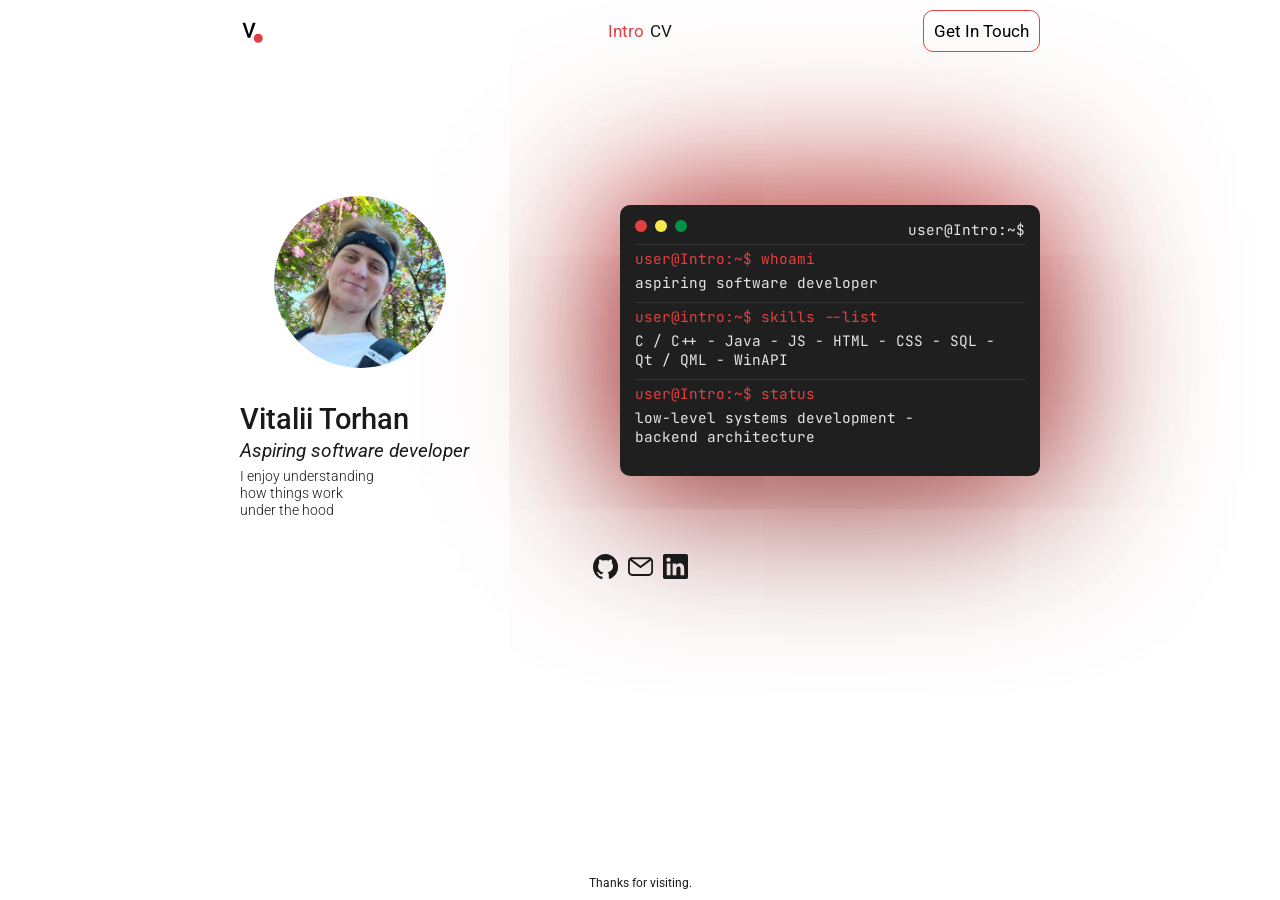
==== commit e89b107a: "fix window lister" ====
--- a/index.html
+++ b/index.html
@@ -25,7 +25,7 @@
                 </ul>
 
                 <button class="contact-btn" id="contact-btn">
-                    Get In Touch1
+                    Get In Touch
                 </button>
             </nav>
             <button class="burger-btn">
